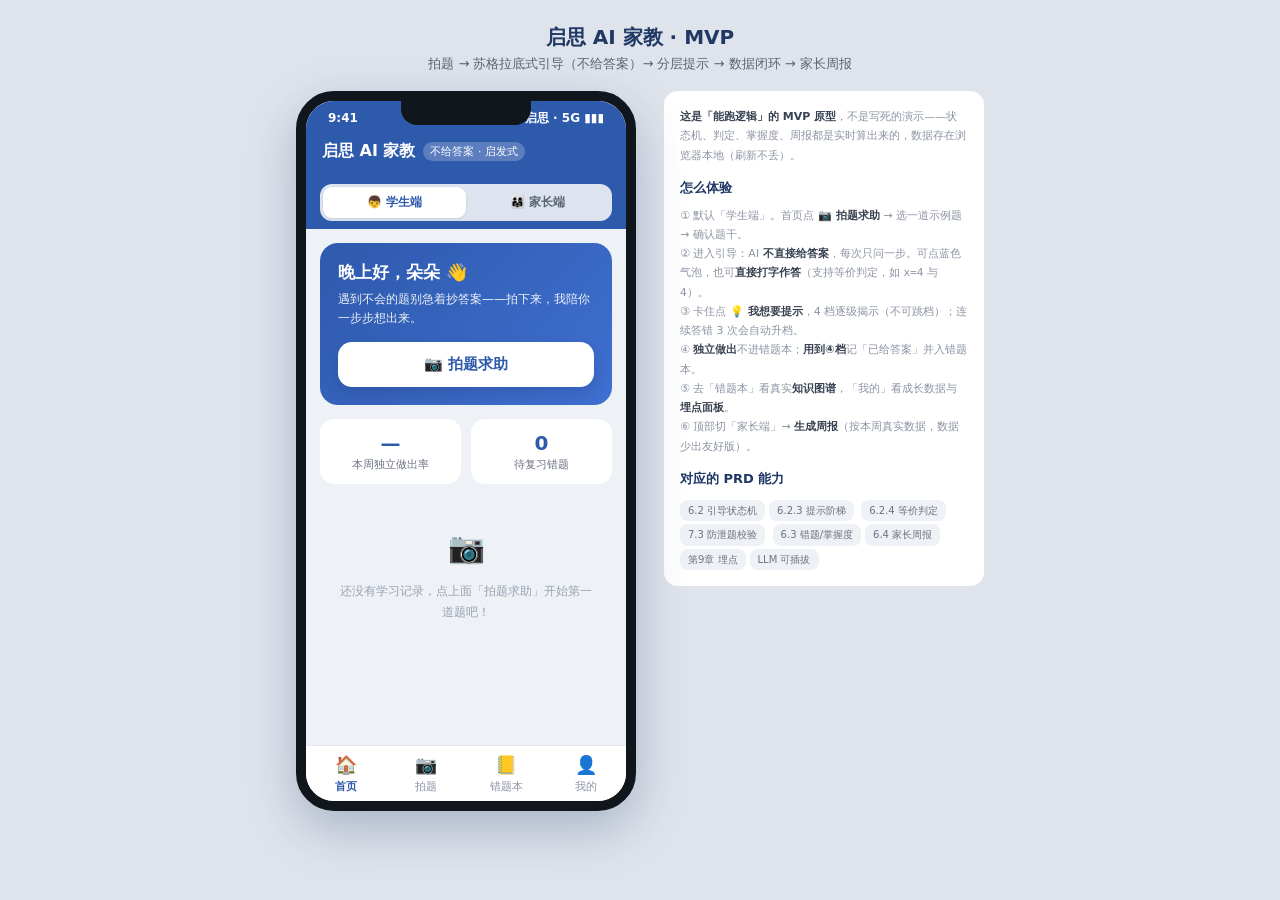
==== index.html @ c9ea3b26 "feat: 启思 AI 家教 MVP — 苏格拉底引导 + 数据闭环 + 家长周报 依据自写 PRD v1.0 实现的可运行 MVP（纯前端、零构建）： - 苏格拉底引导引擎：会话状态机 + 等价判定" ====
<!DOCTYPE html>
<html lang="zh-CN">
<head>
<meta charset="UTF-8">
<meta name="viewport" content="width=device-width, initial-scale=1.0">
<title>启思 AI 家教 · MVP</title>
<link rel="stylesheet" href="assets/app.css">
</head>
<body>
  <h1 class="title">启思 AI 家教 · MVP</h1>
  <p class="sub">拍题 → 苏格拉底式引导（不给答案）→ 分层提示 → 数据闭环 → 家长周报</p>

  <div class="stage">
    <!-- PHONE -->
    <div class="phone">
      <div class="notch"></div>
      <div class="statusbar"><span>9:41</span><span>启思 · 5G ▮▮▮</span></div>

      <div class="appbar">
        <span class="logo">启思 AI 家教</span>
        <span class="tag">不给答案 · 启发式</span>
      </div>
      <div class="role-wrap">
        <div class="switch">
          <button id="roleStudent" class="on" onclick="QisiApp.setRole('student')">👦 学生端</button>
          <button id="roleParent" onclick="QisiApp.setRole('parent')">👨‍👩‍👧 家长端</button>
        </div>
      </div>

      <div class="screen" id="screen">
        <!-- 学生：首页 -->
        <div class="view on" id="view-home"></div>
        <!-- 学生：拍题 -->
        <div class="view" id="view-shoot"></div>
        <!-- 学生：错题本 + 知识图谱 -->
        <div class="view" id="view-book"></div>
        <!-- 学生：我的 -->
        <div class="view" id="view-me"></div>
        <!-- 家长：周报 -->
        <div class="view" id="view-parent"></div>

        <!-- 引导对话（全屏覆盖层） -->
        <div id="view-chat">
          <div class="chat-top">
            <button class="back" onclick="QisiApp.backFromChat()">‹ 返回</button>
            <span class="ttl" id="chat-title">引导对话</span>
          </div>
          <div class="qbar" id="qbar"></div>
          <div class="msgs" id="msgs"></div>
          <div class="inputbar" id="inputbar"></div>
        </div>

        <!-- 埋点事件面板 -->
        <div class="drawer" id="drawer">
          <div class="panel">
            <div class="ph"><b>📊 埋点事件流（PRD 第 9 章）</b>
              <button onclick="QisiApp.closeDrawer()">✕</button></div>
            <div class="evlist" id="evlist"></div>
          </div>
        </div>

        <!-- AI 内核设置（BYOK） -->
        <div class="drawer" id="llm-drawer">
          <div class="panel">
            <div class="ph"><b>🤖 AI 内核设置</b>
              <button onclick="QisiApp.closeLLM()">✕</button></div>
            <div class="evlist" id="llm-body" style="padding:16px"></div>
          </div>
        </div>
      </div>

      <!-- 学生 tabbar -->
      <div class="tabbar" id="tab-student">
        <button class="on" data-v="home" onclick="QisiApp.tab('home',this)"><span class="ic">🏠</span>首页</button>
        <button data-v="shoot" onclick="QisiApp.tab('shoot',this)"><span class="ic">📷</span>拍题</button>
        <button data-v="book" onclick="QisiApp.tab('book',this)"><span class="ic">📒</span>错题本</button>
        <button data-v="me" onclick="QisiApp.tab('me',this)"><span class="ic">👤</span>我的</button>
      </div>
      <!-- 家长 tabbar -->
      <div class="tabbar" id="tab-parent" style="display:none">
        <button class="on" data-v="parent" onclick="QisiApp.tab('parent',this)"><span class="ic">📊</span>周报</button>
        <button data-v="book" onclick="QisiApp.tab('book',this)"><span class="ic">📒</span>错题本</button>
      </div>
    </div>

    <!-- 说明栏 -->
    <div style="max-width:320px">
      <div class="legend">
        <b>这是「能跑逻辑」的 MVP 原型</b>，不是写死的演示——状态机、判定、掌握度、周报都是实时算出来的，数据存在浏览器本地（刷新不丢）。

        <h4>怎么体验</h4>
        ① 默认「学生端」。首页点 <b>📷 拍题求助</b> → 选一道示例题 → 确认题干。<br>
        ② 进入引导：AI <b>不直接给答案</b>，每次只问一步。可点蓝色气泡，也可<b>直接打字作答</b>（支持等价判定，如 <code>x=4</code> 与 <code>4</code>）。<br>
        ③ 卡住点 <b>💡 我想要提示</b>，4 档逐级揭示（不可跳档）；连续答错 3 次会自动升档。<br>
        ④ <b>独立做出</b>不进错题本；<b>用到④档</b>记「已给答案」并入错题本。<br>
        ⑤ 去「错题本」看真实<b>知识图谱</b>，「我的」看成长数据与<b>埋点面板</b>。<br>
        ⑥ 顶部切「家长端」→ <b>生成周报</b>（按本周真实数据，数据少出友好版）。

        <h4>对应的 PRD 能力</h4>
        <span class="kbadge">6.2 引导状态机</span><span class="kbadge">6.2.3 提示阶梯</span>
        <span class="kbadge">6.2.4 等价判定</span><span class="kbadge">7.3 防泄题校验</span>
        <span class="kbadge">6.3 错题/掌握度</span><span class="kbadge">6.4 家长周报</span>
        <span class="kbadge">第9章 埋点</span><span class="kbadge">LLM 可插拔</span>
      </div>
    </div>
  </div>

  <!-- 模块顺序：数据 → 状态 → LLM 适配器 → 引擎 → UI（非 module，双击即可运行） -->
  <script src="assets/data.js"></script>
  <script src="assets/store.js"></script>
  <script src="assets/llm-adapter.js"></script>
  <script src="assets/engine.js"></script>
  <script src="assets/app.js"></script>
</body>
</html>
---- assets/app.css ----
:root{
  --blue:#2E5AAC; --blue2:#3f6fd1; --dark:#1F3864; --bg:#eef1f6;
  --ai:#f1f4fa; --me:#2E5AAC; --ok:#16a34a; --amber:#f59e0b; --grey:#8b93a3;
  --red:#c0392b; --orange:#e67e22;
}
*{box-sizing:border-box;margin:0;padding:0;-webkit-tap-highlight-color:transparent}
body{font-family:"PingFang SC","Microsoft YaHei",system-ui,sans-serif;background:#dfe4ec;
  min-height:100vh;display:flex;flex-direction:column;align-items:center;padding:24px 12px;color:#1d2433}
h1.title{color:var(--dark);font-size:20px;margin-bottom:4px;text-align:center}
p.sub{color:#5a6473;font-size:13px;margin-bottom:18px;text-align:center}
.stage{display:flex;gap:28px;flex-wrap:wrap;justify-content:center;align-items:flex-start}

/* phone */
.phone{width:340px;height:720px;background:#fff;border-radius:38px;box-shadow:0 18px 50px rgba(31,56,100,.28);
  border:10px solid #11151c;position:relative;overflow:hidden;display:flex;flex-direction:column}
.notch{position:absolute;top:0;left:50%;transform:translateX(-50%);width:130px;height:24px;background:#11151c;
  border-radius:0 0 16px 16px;z-index:30}
.statusbar{height:34px;display:flex;align-items:center;justify-content:space-between;padding:0 22px;font-size:12px;
  color:#fff;background:var(--blue);font-weight:600}
.appbar{background:var(--blue);color:#fff;padding:6px 16px 12px;display:flex;align-items:center;gap:8px}
.appbar .logo{font-weight:700;font-size:16px}
.appbar .tag{font-size:11px;background:rgba(255,255,255,.22);padding:2px 7px;border-radius:10px}
.screen{flex:1;overflow-y:auto;background:var(--bg);position:relative}
.screen::-webkit-scrollbar{width:0}
.tabbar{height:56px;background:#fff;border-top:1px solid #e6e9ef;display:flex}
.tabbar button{flex:1;border:0;background:none;font-size:11px;color:var(--grey);display:flex;flex-direction:column;
  align-items:center;justify-content:center;gap:3px;cursor:pointer}
.tabbar button .ic{font-size:18px}
.tabbar button.on{color:var(--blue);font-weight:700}
.view{display:none;padding:14px}
.view.on{display:block;animation:fade .25s ease}
@keyframes fade{from{opacity:0;transform:translateY(6px)}to{opacity:1;transform:none}}

/* home */
.hero{background:linear-gradient(135deg,var(--blue),var(--blue2));border-radius:18px;color:#fff;padding:18px;margin-bottom:14px}
.hero h2{font-size:17px;margin-bottom:6px}
.hero p{font-size:12px;opacity:.92;line-height:1.6}
.shoot{margin-top:14px;width:100%;border:0;background:#fff;color:var(--blue);font-weight:700;font-size:15px;
  padding:13px;border-radius:14px;cursor:pointer;box-shadow:0 6px 16px rgba(0,0,0,.12)}
.cardrow{display:flex;gap:10px;margin-bottom:12px}
.mini{flex:1;background:#fff;border-radius:14px;padding:12px;text-align:center}
.mini .n{font-size:20px;font-weight:700;color:var(--blue)}
.mini .l{font-size:11px;color:#6b7280;margin-top:2px}
.sec-title{font-size:13px;font-weight:700;color:#374151;margin:6px 2px 8px}
.qcard{background:#fff;border-radius:14px;padding:12px 14px;margin-bottom:10px;display:flex;align-items:center;gap:10px;cursor:pointer;border:1px solid transparent;transition:.15s}
.qcard:active{transform:scale(.99)}
.qcard.flat{cursor:default}
.qcard .badge{width:34px;height:34px;border-radius:10px;background:#eaf0fb;color:var(--blue);display:flex;
  align-items:center;justify-content:center;font-size:16px;flex-shrink:0}
.qcard .t{font-size:13px;font-weight:600}
.qcard .d{font-size:11px;color:#8b93a3;margin-top:2px}
.empty{text-align:center;color:#9aa3b2;font-size:12px;padding:26px 16px;line-height:1.7}
.empty .big{font-size:30px;display:block;margin-bottom:8px}

/* camera / OCR */
.cam{background:#11151c;border-radius:16px;height:230px;display:flex;flex-direction:column;align-items:center;
  justify-content:center;color:#cdd6e6;margin-bottom:12px;position:relative;overflow:hidden}
.cam .frame{position:absolute;inset:30px;border:2px dashed rgba(255,255,255,.4);border-radius:12px}
.cam .ico{font-size:40px;margin-bottom:8px}
.cam .tip{font-size:12px}
.cambtns{display:flex;gap:10px;margin-bottom:14px}
.cambtns button{flex:1;border:0;border-radius:12px;padding:12px;font-size:13px;font-weight:700;cursor:pointer}
.btn-primary{background:var(--blue);color:#fff}
.btn-ghost{background:#fff;color:var(--blue);border:1px solid #cdd6e6 !important}
.samples .qcard .badge{background:#eef7f0;color:var(--ok)}
.loading{display:flex;flex-direction:column;align-items:center;justify-content:center;padding:40px 0;color:#5a6473}
.spinner{width:34px;height:34px;border:3px solid #cdd6e6;border-top-color:var(--blue);border-radius:50%;animation:spin .8s linear infinite;margin-bottom:12px}
@keyframes spin{to{transform:rotate(360deg)}}

/* confirm card */
.confirm{background:#fff;border-radius:16px;padding:16px;margin-bottom:12px}
.confirm .lab{font-size:11px;color:var(--grey);margin-bottom:4px}
.confirm .stem{font-size:14px;line-height:1.7;color:#1d2433;margin-bottom:10px}
.confirm .formula{background:#f3f6fc;border:1px solid #e1e8f5;border-radius:10px;padding:10px;font-size:14px;text-align:center;color:var(--dark);margin-bottom:10px;font-weight:600}
.tagrow{display:flex;flex-wrap:wrap;gap:6px;margin-bottom:4px}
.ktag{font-size:11px;background:#eaf0fb;color:var(--blue);border-radius:8px;padding:3px 9px}
.suspect{color:var(--red);border-bottom:1px dashed var(--red)}
.confirm-q{font-size:13px;font-weight:700;color:#374151;text-align:center;margin:6px 0 12px}

/* chat (full screen) */
#view-chat{padding:0;position:absolute;inset:0;background:var(--bg);z-index:20;display:none;flex-direction:column}
#view-chat.on{display:flex}
.chat-top{background:var(--blue);color:#fff;padding:10px 12px;display:flex;align-items:center;gap:8px}
.chat-top .back{background:rgba(255,255,255,.2);border:0;color:#fff;border-radius:8px;padding:5px 9px;font-size:13px;cursor:pointer}
.chat-top .ttl{font-size:13px;font-weight:700}
.qbar{background:#fff;border-bottom:1px solid #e6e9ef;padding:9px 14px;font-size:12px;color:#374151;line-height:1.5}
.qbar b{color:var(--blue)}
.msgs{flex:1;overflow-y:auto;padding:14px 12px;display:flex;flex-direction:column;gap:10px}
.msgs::-webkit-scrollbar{width:0}
.row{display:flex;gap:8px;max-width:100%}
.row.me{justify-content:flex-end}
.av{width:28px;height:28px;border-radius:50%;background:var(--blue);color:#fff;display:flex;align-items:center;
  justify-content:center;font-size:13px;flex-shrink:0}
.bub{max-width:76%;padding:9px 12px;border-radius:14px;font-size:13px;line-height:1.6}
.ai .bub{background:#fff;border-top-left-radius:4px;color:#1d2433;box-shadow:0 1px 3px rgba(0,0,0,.05)}
.me .bub{background:var(--me);color:#fff;border-top-right-radius:4px}
.bub.hint{background:#fff7e6;border:1px solid #ffe2a8;color:#92600b}
.bub.hint .hl{font-size:11px;font-weight:700;color:var(--amber);display:block;margin-bottom:3px}
.bub.praise{background:#ecfdf3;border:1px solid #b7e6c8;color:#14622f}
.typing .bub{color:#9aa3b2}
.photo-bub{padding:6px}
.photo-bub .ph{width:150px;height:74px;border-radius:8px;background:repeating-linear-gradient(45deg,#cdd6e6,#cdd6e6 8px,#dbe3ef 8px,#dbe3ef 16px);display:flex;align-items:center;justify-content:center;color:#5a6473;font-size:11px}
.inputbar{border-top:1px solid #e6e9ef;background:#fff;padding:8px}
.chips{display:flex;gap:6px;overflow-x:auto;padding-bottom:7px}
.chips::-webkit-scrollbar{height:0}
.chip{white-space:nowrap;border:1px solid #cdd6e6;background:#f5f8ff;color:var(--blue);font-size:12px;
  padding:7px 11px;border-radius:16px;cursor:pointer;flex-shrink:0}
.chip.hintbtn{background:#fff7e6;border-color:#ffd98a;color:#92600b}
.chip:active{transform:scale(.96)}
.typerow{display:flex;gap:6px;align-items:center}
.typerow input{flex:1;border:1px solid #cdd6e6;border-radius:18px;padding:9px 13px;font-size:13px;outline:none}
.typerow input:focus{border-color:var(--blue)}
.typerow .send{border:0;background:var(--blue);color:#fff;border-radius:18px;padding:9px 14px;font-size:13px;font-weight:700;cursor:pointer}
.hintchip-row{display:flex;justify-content:flex-end;margin-bottom:6px}
.hintchip-row button{background:#fff7e6;border:1px solid #ffd98a;color:#92600b;font-size:12px;border-radius:16px;padding:6px 12px;cursor:pointer}

/* parent / bars */
.pcard{background:#fff;border-radius:16px;padding:16px;margin-bottom:12px}
.pcard h3{font-size:14px;color:var(--dark);margin-bottom:4px}
.pcard .week{font-size:11px;color:#9aa3b2;margin-bottom:12px}
.bignum{display:flex;align-items:flex-end;gap:6px;margin-bottom:2px}
.bignum .v{font-size:34px;font-weight:800;color:var(--blue);line-height:1}
.bignum .up{font-size:12px;color:var(--ok);font-weight:700;margin-bottom:5px}
.bignum .down{color:var(--orange)}
.barline{margin:10px 0}
.barline .lab{display:flex;justify-content:space-between;font-size:12px;color:#374151;margin-bottom:4px}
.track{height:8px;background:#eef1f6;border-radius:6px;overflow:hidden}
.fill{height:100%;border-radius:6px;background:linear-gradient(90deg,var(--blue),var(--blue2));transition:width .5s}
.fill.amber{background:linear-gradient(90deg,#f59e0b,#fbbf24)}
.fill.weak{background:linear-gradient(90deg,#e67e22,#f0a04b)}
.advice{background:#eaf0fb;border-radius:12px;padding:12px;font-size:12.5px;color:#26406e;line-height:1.7}
.advice b{color:var(--blue)}
.tier-green{color:var(--ok)} .tier-amber{color:var(--amber)} .tier-weak{color:var(--orange)}
.report-btn{width:100%;border:0;background:var(--blue);color:#fff;font-weight:700;font-size:14px;padding:12px;border-radius:14px;cursor:pointer;margin-bottom:12px}
.share-row{display:flex;gap:8px;margin-top:6px}
.share-row button{flex:1;border:1px solid #cdd6e6;background:#fff;color:var(--blue);border-radius:10px;padding:8px;font-size:12px;cursor:pointer}

/* role switch */
.switch{display:flex;background:#dde4f0;border-radius:12px;padding:3px;margin:0 14px}
.switch button{flex:1;border:0;background:none;padding:7px;font-size:12px;color:#5a6473;border-radius:9px;cursor:pointer;font-weight:600}
.switch button.on{background:#fff;color:var(--blue);box-shadow:0 1px 3px rgba(0,0,0,.1)}
.role-wrap{padding:10px 0 8px;background:var(--blue)}

/* me page extras */
.avatar{width:56px;height:56px;border-radius:50%;background:var(--blue);color:#fff;display:flex;align-items:center;justify-content:center;font-size:24px;margin:4px auto 8px}
.linkrow{background:#fff;border-radius:12px;padding:13px 14px;margin-bottom:10px;display:flex;justify-content:space-between;align-items:center;font-size:13px;color:#374151;cursor:pointer}
.linkrow .r{color:var(--grey);font-size:12px}

/* analytics drawer */
.drawer{position:absolute;inset:0;background:rgba(17,21,28,.5);z-index:40;display:none;align-items:flex-end}
.drawer.on{display:flex}
.drawer .panel{background:#fff;width:100%;max-height:78%;border-radius:18px 18px 0 0;display:flex;flex-direction:column;animation:up .25s ease}
@keyframes up{from{transform:translateY(40px)}to{transform:none}}
.drawer .ph{padding:14px 16px;border-bottom:1px solid #eef1f6;display:flex;justify-content:space-between;align-items:center}
.drawer .ph b{font-size:14px;color:var(--dark)}
.drawer .ph button{border:0;background:#eef1f6;border-radius:8px;width:26px;height:26px;cursor:pointer;color:#5a6473}
.evlist{overflow-y:auto;padding:8px 12px 16px}
.ev{font-family:ui-monospace,Menlo,Consolas,monospace;font-size:11px;border-bottom:1px solid #f1f4fa;padding:7px 4px;display:flex;gap:8px;align-items:baseline}
.ev .t{color:var(--blue);font-weight:700;flex-shrink:0}
.ev .p{color:#6b7280;word-break:break-all}
.ev .tm{color:#b6bdca;margin-left:auto;flex-shrink:0}
.ev.leak .t{color:var(--red)}
.fab{position:absolute;right:12px;bottom:70px;background:var(--dark);color:#fff;border:0;border-radius:20px;padding:8px 12px;font-size:11px;font-weight:700;cursor:pointer;z-index:15;box-shadow:0 4px 12px rgba(0,0,0,.25)}

/* LLM settings */
.llm-opt{display:flex;gap:9px;align-items:flex-start;font-size:13px;color:#374151;margin-bottom:10px;line-height:1.5;cursor:pointer}
.llm-opt input{margin-top:3px}
.llm-opt i{color:#8b93a3;font-style:normal;font-size:11.5px}
.llm-input{width:100%;border:1px solid #cdd6e6;border-radius:10px;padding:9px 11px;font-size:13px;outline:none}
.llm-input:focus{border-color:var(--blue)}
.llm-note{background:#fff7e6;border:1px solid #ffe2a8;border-radius:10px;padding:10px;font-size:11.5px;color:#92600b;line-height:1.7;margin:12px 0 14px}

/* legend */
.legend{font-size:11px;color:#8b93a3;margin-top:0;max-width:320px;line-height:1.75;background:#fff;border-radius:14px;padding:16px}
.legend b{color:#374151}
.kbadge{display:inline-block;font-size:10px;background:#eef1f6;color:#6b7280;border-radius:8px;padding:2px 8px;margin:3px 4px 0 0}
.legend h4{font-size:13px;color:var(--dark);margin:12px 0 6px}
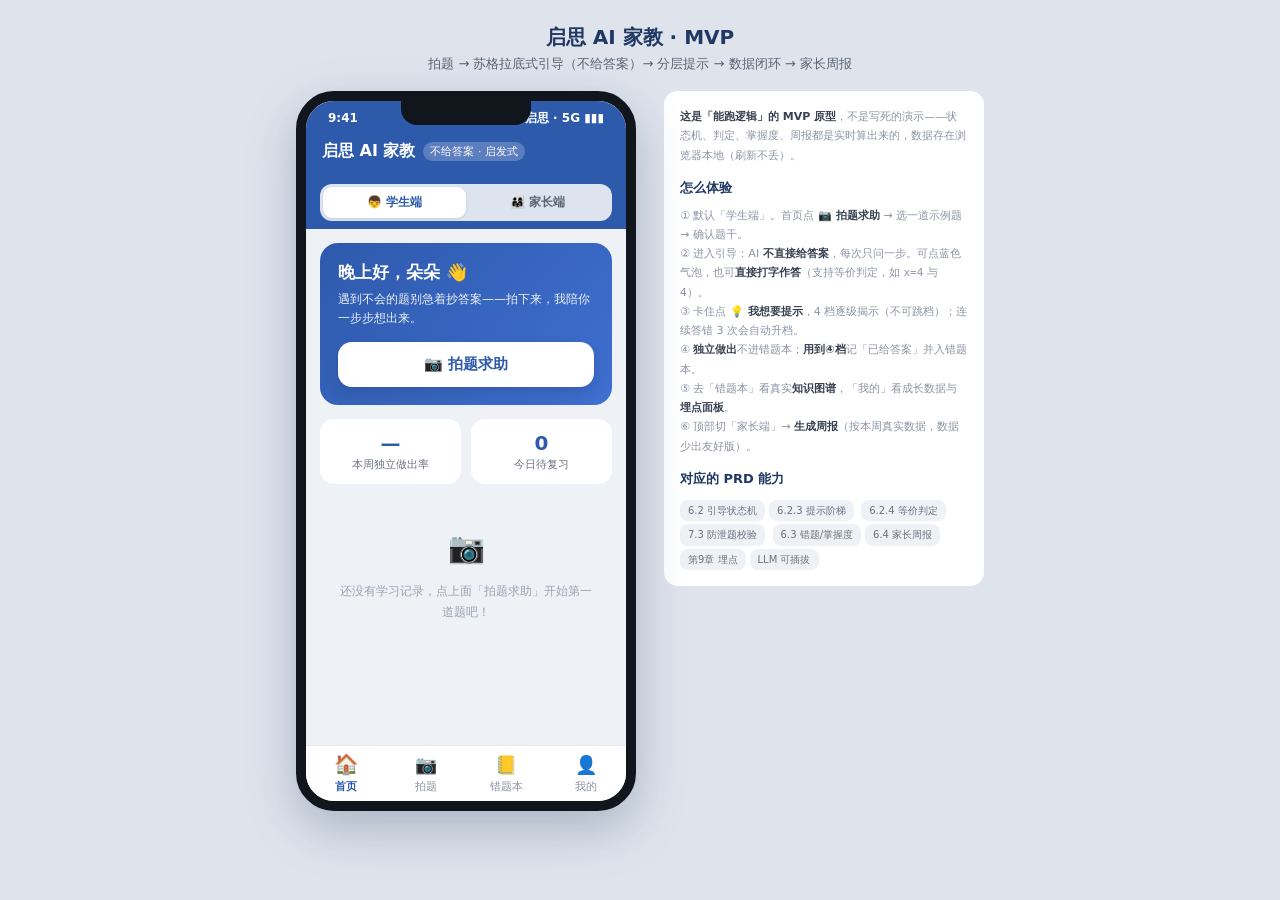
==== commit 1bf67945: "feat: 视觉细化 — 提示阶梯/步骤指示器 + 动效 - 聊天顶部新增「步骤进度 + 提示阶梯 ①②③④」指示器，把核心机制可视化   （提示档随求助点亮、脚本模式显示第 X/N 步、AI 模式显" ====
--- a/index.html
+++ b/index.html
@@ -46,6 +46,7 @@
             <span class="ttl" id="chat-title">引导对话</span>
           </div>
           <div class="qbar" id="qbar"></div>
+          <div class="chat-progress" id="chat-progress"></div>
           <div class="msgs" id="msgs"></div>
           <div class="inputbar" id="inputbar"></div>
         </div>
--- a/assets/app.css
+++ b/assets/app.css
@@ -162,6 +162,38 @@
 .ev.leak .t{color:var(--red)}
 .fab{position:absolute;right:12px;bottom:70px;background:var(--dark);color:#fff;border:0;border-radius:20px;padding:8px 12px;font-size:11px;font-weight:700;cursor:pointer;z-index:15;box-shadow:0 4px 12px rgba(0,0,0,.25)}
 
+/* ---- motion & polish ---- */
+.msgs .row{animation:msgIn .26s ease both}
+@keyframes msgIn{from{opacity:0;transform:translateY(8px)}to{opacity:1;transform:none}}
+.typing-dots{display:inline-flex !important;gap:4px;align-items:center;padding:13px 14px !important}
+.typing-dots span{width:6px;height:6px;border-radius:50%;background:#9aa3b2;display:inline-block;animation:blink 1.2s infinite}
+.typing-dots span:nth-child(2){animation-delay:.18s}
+.typing-dots span:nth-child(3){animation-delay:.36s}
+@keyframes blink{0%,60%,100%{opacity:.3;transform:translateY(0)}30%{opacity:1;transform:translateY(-3px)}}
+
+.fill{transform-origin:left;animation:grow .55s cubic-bezier(.4,0,.2,1) both}
+@keyframes grow{from{transform:scaleX(0)}to{transform:scaleX(1)}}
+
+.qcard{transition:transform .12s,box-shadow .12s}
+.qcard:hover{box-shadow:0 5px 16px rgba(31,56,100,.10)}
+.shoot,.report-btn,.btn-primary,.btn-ghost,.send{transition:transform .1s,filter .12s}
+.shoot:active,.report-btn:active,.btn-primary:active,.btn-ghost:active,.send:active{transform:scale(.98)}
+.chip{transition:transform .1s,background .12s}
+.tabbar button .ic{transition:transform .16s}
+.tabbar button.on .ic{transform:translateY(-1px) scale(1.1)}
+.linkrow{transition:background .12s}
+.linkrow:hover{background:#f7f9fd}
+
+/* chat hint-ladder + step indicator (展示产品核心机制) */
+.chat-progress{display:flex;align-items:center;justify-content:space-between;gap:8px;
+  background:#fff;border-bottom:1px solid #eef1f6;padding:7px 14px}
+.cp-step{font-size:11px;color:#6b7280;font-weight:600;white-space:nowrap}
+.cp-hints{display:flex;align-items:center;gap:5px;font-size:10.5px;color:#9aa3b2}
+.cp-hints .pips{display:inline-flex;gap:4px}
+.pip{width:18px;height:18px;border-radius:50%;display:inline-flex;align-items:center;justify-content:center;
+  font-size:11px;background:#eef1f6;color:#b6bdca;transition:all .25s}
+.pip.on{background:#fff3e0;color:#e67e22;font-weight:700;box-shadow:0 0 0 1px #ffd98a inset}
+
 /* LLM settings */
 .llm-opt{display:flex;gap:9px;align-items:flex-start;font-size:13px;color:#374151;margin-bottom:10px;line-height:1.5;cursor:pointer}
 .llm-opt input{margin-top:3px}
